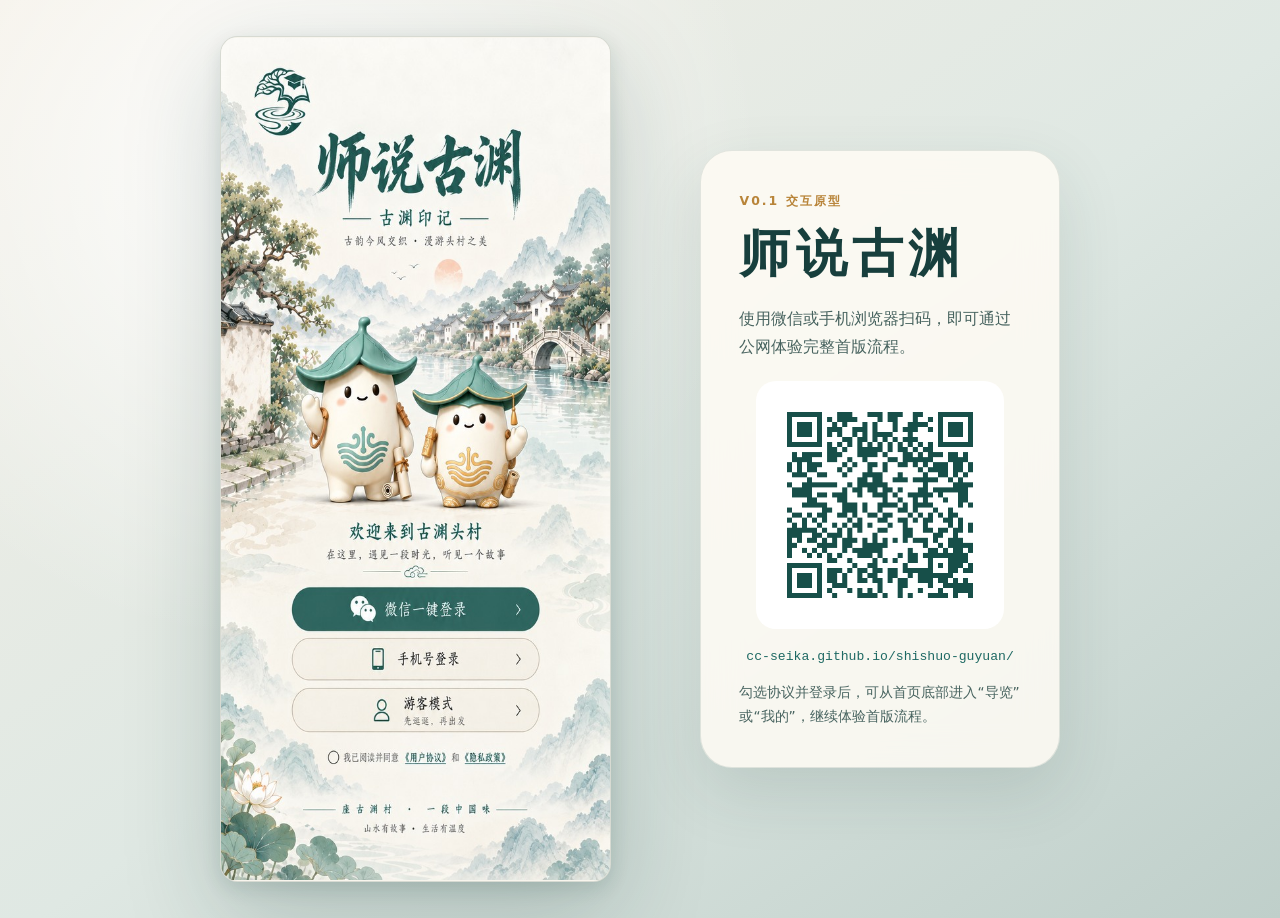
==== web/index.html @ 5a951b16 "Refine guide motion and hover alignment" ====
<!doctype html>
<html lang="zh-CN">
  <head>
    <meta charset="UTF-8" />
    <meta name="viewport" content="width=device-width, initial-scale=1, viewport-fit=cover" />
    <meta name="theme-color" content="#f6f2e9" />
    <meta name="description" content="师说古渊文旅导览小程序首版交互原型" />
    <title>师说古渊</title>
    <link rel="stylesheet" href="./styles.css?v=flow-10" />
  </head>
  <body>
    <main class="preview-layout">
      <section class="phone" aria-label="师说古渊小程序预览">
        <img
          id="screen-image"
          class="screen-image"
          src="./assets/login.jpg?v=flow-10"
          alt="师说古渊登录页"
          draggable="false"
        />

        <div class="hotspot-layer" data-screen-layer="login" aria-label="登录页交互区域">
          <button
            class="hotspot login-consent"
            type="button"
            data-action="toggle-consent"
            aria-label="阅读并同意用户协议和隐私政策"
            aria-pressed="false"
          ></button>
          <button
            class="hotspot login-wechat"
            type="button"
            data-action="wechat-login"
            aria-label="微信一键登录"
          ></button>
        </div>

        <div class="hotspot-layer" data-screen-layer="home" aria-label="首页交互区域" hidden>
          <div class="home-landscape-motion" aria-hidden="true"></div>
          <img class="home-ip home-ip-left" src="./assets/home-motion/ip-left.png?v=flow-10" alt="" aria-hidden="true" />
          <img class="home-ip home-ip-right" src="./assets/home-motion/ip-right.png?v=flow-10" alt="" aria-hidden="true" />
          <span class="home-wave home-wave-left" aria-hidden="true"></span>
          <span class="home-wave home-wave-right" aria-hidden="true"></span>
          <img class="home-bamboo" src="./assets/home-motion/bamboo.png?v=flow-10" alt="" aria-hidden="true" />
          <div class="home-recommendations" aria-label="今日推荐风景">
            <span><img src="./assets/home-motion/recommend-1.jpg?v=flow-10" alt="古桥流水" /></span>
            <span><img src="./assets/home-motion/recommend-2.jpg?v=flow-10" alt="水乡漫游" /></span>
            <span><img src="./assets/home-motion/recommend-3.jpg?v=flow-10" alt="清廉茶社" /></span>
            <span><img src="./assets/home-motion/recommend-4.jpg?v=flow-10" alt="博士书房" /></span>
          </div>
          <div class="home-events-slider" aria-label="近期活动，可左右滑动">
            <img src="./assets/home-motion/event-1.jpg?v=flow-10" alt="古渊水上集市" />
            <img src="./assets/home-motion/event-2.jpg?v=flow-10" alt="水稻制作体验" />
            <img src="./assets/home-motion/event-3.jpg?v=flow-10" alt="清风茶会" />
            <img src="./assets/home-motion/event-1.jpg?v=flow-10" alt="古渊水上集市加场" />
            <img src="./assets/home-motion/event-2.jpg?v=flow-10" alt="水稻制作体验加场" />
          </div>
          <button class="hotspot home-ai-chat" type="button" data-action="ai-guide-1" aria-label="与AI助手对话"></button>
          <button
            class="hotspot home-guide-tab"
            type="button"
            data-action="culture"
            aria-label="进入导览页面"
          ></button>
          <button class="hotspot home-mine-tab" type="button" data-action="mine" aria-label="进入我的页面"></button>
          <button class="hotspot home-ai-orb" type="button" data-action="ai-guide-1" aria-label="打开AI讲解员"></button>
        </div>

        <div class="hotspot-layer" data-screen-layer="mine" aria-label="我的页面交互区域" hidden>
          <div class="mine-landscape-motion" aria-hidden="true"></div>
          <button class="hotspot mine-favorites" type="button" data-action="show-favorites" aria-label="查看收藏路线"></button>
          <button class="hotspot mine-ai-history" type="button" data-action="show-ai-history" aria-label="查看AI导览记录"></button>
          <button class="hotspot mine-home-tab" type="button" data-action="home" aria-label="返回首页"></button>
          <button class="hotspot mine-guide-tab" type="button" data-action="culture" aria-label="进入导览页面"></button>
          <button class="hotspot mine-current-tab" type="button" data-action="mine" aria-label="当前我的页面"></button>
        </div>

        <div class="hotspot-layer" data-screen-layer="culture" aria-label="文化研学线交互区域" hidden>
          <div class="guide-scenery-motion" aria-hidden="true"></div>
          <img class="guide-ip guide-ip-top" src="./assets/guide-motion/culture-ip-top.png?v=flow-10" alt="" aria-hidden="true" />
          <img class="guide-ip guide-ip-bottom" src="./assets/guide-motion/culture-ip-bottom.png?v=flow-10" alt="" aria-hidden="true" />
          <div class="map-stations map-stations-culture" aria-label="文化研学线地图站点">
            <button style="--x:8%;--y:78%">1 入口牌坊</button><button style="--x:21%;--y:55%">2 清廉茶社</button><button style="--x:40%;--y:34%">3 水稻工坊</button><button style="--x:57%;--y:12%">4 博士书房</button><button style="--x:67%;--y:29%">5 文创小集</button><button style="--x:58%;--y:65%">7 书卷巷</button><button style="--x:82%;--y:53%">8 叶氏宗祠</button>
          </div>
          <div class="guide-stops-slider" aria-label="文化研学线路线站点，可左右滑动">
            <img src="./assets/guide-motion/culture-stop-1.jpg?v=flow-10" alt="入口牌坊" /><img src="./assets/guide-motion/culture-stop-2.jpg?v=flow-10" alt="清廉茶社" /><img src="./assets/guide-motion/culture-stop-3.jpg?v=flow-10" alt="水稻工坊" /><img src="./assets/guide-motion/culture-stop-4.jpg?v=flow-10" alt="博士书房" /><img src="./assets/guide-motion/culture-stop-2.jpg?v=flow-10" alt="文创小集" /><img src="./assets/guide-motion/culture-stop-3.jpg?v=flow-10" alt="书卷巷" />
          </div>
          <button
            class="hotspot guide-back"
            type="button"
            data-action="home"
            aria-label="返回首页"
          ></button>
          <button
            class="hotspot guide-leisure"
            type="button"
            data-action="leisure"
            aria-label="切换到休闲体验线"
          ></button>
          <button
            class="hotspot guide-family"
            type="button"
            data-action="family"
            aria-label="切换到亲子探索线"
          ></button>
          <button class="hotspot guide-favorite" type="button" data-action="toggle-favorite" data-route="culture" data-route-name="文化研学线" aria-label="收藏文化研学线"></button>
          <button
            class="hotspot guide-start"
            type="button"
            data-action="coming-soon"
            data-message="首版已完成路线展示，实时定位导航将在下一版接入"
            aria-label="开始导航"
          ></button>
        </div>

        <div class="hotspot-layer" data-screen-layer="leisure" aria-label="休闲体验线交互区域" hidden>
          <div class="guide-scenery-motion" aria-hidden="true"></div>
          <img class="guide-ip guide-ip-top" src="./assets/guide-motion/leisure-ip-top.png?v=flow-10" alt="" aria-hidden="true" />
          <img class="guide-ip guide-ip-bottom" src="./assets/guide-motion/leisure-ip-bottom.png?v=flow-10" alt="" aria-hidden="true" />
          <div class="map-stations map-stations-leisure" aria-label="休闲体验线地图站点">
            <button style="--x:8%;--y:78%">1 入口牌坊</button><button style="--x:21%;--y:55%">2 清廉茶社</button><button style="--x:43%;--y:31%">3 文创集市</button><button style="--x:68%;--y:10%">4 荷塘渔乐区</button>
          </div>
          <div class="guide-stops-slider" aria-label="休闲体验线路线站点，可左右滑动">
            <img src="./assets/guide-motion/leisure-stop-1.jpg?v=flow-10" alt="入口牌坊" /><img src="./assets/guide-motion/leisure-stop-2.jpg?v=flow-10" alt="清廉茶社" /><img src="./assets/guide-motion/leisure-stop-3.jpg?v=flow-10" alt="文创集市" /><img src="./assets/guide-motion/leisure-stop-4.jpg?v=flow-10" alt="荷塘渔乐区" /><img src="./assets/guide-motion/leisure-stop-2.jpg?v=flow-10" alt="茶社体验" />
          </div>
          <button class="hotspot guide-back" type="button" data-action="home" aria-label="返回首页"></button>
          <button class="hotspot leisure-culture" type="button" data-action="culture" aria-label="切换到文化研学线"></button>
          <button class="hotspot leisure-family" type="button" data-action="family" aria-label="切换到亲子探索线"></button>
          <button class="hotspot guide-favorite" type="button" data-action="toggle-favorite" data-route="leisure" data-route-name="休闲体验线" aria-label="收藏休闲体验线"></button>
          <button
            class="hotspot guide-start"
            type="button"
            data-action="coming-soon"
            data-message="实时定位导航将在下一版接入"
            aria-label="开始导航"
          ></button>
        </div>

        <div class="hotspot-layer" data-screen-layer="family" aria-label="亲子探索线交互区域" hidden>
          <div class="guide-scenery-motion" aria-hidden="true"></div>
          <img class="guide-ip guide-ip-top" src="./assets/guide-motion/family-ip-top.png?v=flow-10" alt="" aria-hidden="true" />
          <img class="guide-ip guide-ip-bottom" src="./assets/guide-motion/family-ip-bottom.png?v=flow-10" alt="" aria-hidden="true" />
          <div class="map-stations map-stations-family" aria-label="亲子探索线地图站点">
            <button style="--x:8%;--y:78%">1 入口牌坊</button><button style="--x:19%;--y:54%">2 古樟问道广场</button><button style="--x:40%;--y:35%">3 水稻工坊</button><button style="--x:54%;--y:12%">4 非遗手作坊</button><button style="--x:67%;--y:29%">5 亲子自然课堂</button><button style="--x:62%;--y:55%">6 博士书房</button><button style="--x:61%;--y:69%">7 文创小集</button><button style="--x:83%;--y:54%">8 叶氏宗祠</button>
          </div>
          <div class="guide-stops-slider" aria-label="亲子探索线路线站点，可左右滑动">
            <img src="./assets/guide-motion/family-stop-1.jpg?v=flow-10" alt="入口牌坊" /><img src="./assets/guide-motion/family-stop-2.jpg?v=flow-10" alt="古樟问道广场" /><img src="./assets/guide-motion/family-stop-3.jpg?v=flow-10" alt="水稻工坊" /><img src="./assets/guide-motion/family-stop-4.jpg?v=flow-10" alt="非遗手作坊" /><img src="./assets/guide-motion/family-stop-2.jpg?v=flow-10" alt="亲子自然课堂" /><img src="./assets/guide-motion/family-stop-3.jpg?v=flow-10" alt="博士书房" />
          </div>
          <button class="hotspot guide-back" type="button" data-action="home" aria-label="返回首页"></button>
          <button class="hotspot family-culture" type="button" data-action="culture" aria-label="切换到文化研学线"></button>
          <button class="hotspot family-leisure" type="button" data-action="leisure" aria-label="切换到休闲体验线"></button>
          <button class="hotspot guide-favorite" type="button" data-action="toggle-favorite" data-route="family" data-route-name="亲子探索线" aria-label="收藏亲子探索线"></button>
          <button class="hotspot guide-start" type="button" data-action="coming-soon" data-message="实时定位导航将在下一版接入" aria-label="开始导航"></button>
        </div>

        <div class="hotspot-layer" data-screen-layer="ai-guide-1" aria-label="AI讲解员第一页交互区域" hidden>
          <button class="hotspot ai-back" type="button" data-action="home" aria-label="返回首页"></button>
          <button class="hotspot ai-next" type="button" data-action="ai-guide-2" aria-label="前往下一站"></button>
        </div>

        <div class="hotspot-layer" data-screen-layer="ai-guide-2" aria-label="AI讲解员第二页交互区域" hidden>
          <button class="hotspot ai-back" type="button" data-action="home" aria-label="返回首页"></button>
          <button class="hotspot ai-previous" type="button" data-action="ai-guide-1" aria-label="返回上一站"></button>
        </div>

        <section id="favorites-panel" class="favorites-panel" aria-label="我的收藏路线" aria-modal="true" role="dialog" hidden>
          <button class="favorites-backdrop" type="button" data-action="close-favorites" aria-label="关闭收藏路线"></button>
          <div class="favorites-sheet">
            <div class="favorites-heading">
              <div>
                <p>我的收藏</p>
                <h2>收藏路线</h2>
              </div>
              <button class="favorites-close" type="button" data-action="close-favorites" aria-label="关闭">×</button>
            </div>
            <div id="favorites-list" class="favorites-list"></div>
          </div>
        </section>

        <section id="history-panel" class="favorites-panel" aria-label="AI导览记录" aria-modal="true" role="dialog" hidden>
          <button class="favorites-backdrop" type="button" data-action="close-ai-history" aria-label="关闭AI导览记录"></button>
          <div class="favorites-sheet history-sheet">
            <div class="favorites-heading">
              <div>
                <p>导览足迹</p>
                <h2>AI导览记录</h2>
              </div>
              <button class="favorites-close" type="button" data-action="close-ai-history" aria-label="关闭">×</button>
            </div>
            <div id="history-list" class="favorites-list"></div>
          </div>
        </section>

        <div id="toast" class="toast" role="status" aria-live="polite" hidden></div>
      </section>

      <aside class="desktop-note" aria-label="手机扫码预览">
        <p class="eyebrow">V0.1 交互原型</p>
        <h1>师说古渊</h1>
        <p>使用微信或手机浏览器扫码，即可通过公网体验完整首版流程。</p>
        <img src="./assets/preview-qr.png?v=flow-10" alt="师说古渊公网预览二维码" />
        <code>cc-seika.github.io/shishuo-guyuan/</code>
        <p class="hint">勾选协议并登录后，可从首页底部进入“导览”或“我的”，继续体验首版流程。</p>
      </aside>
    </main>

    <script src="./app.js?v=flow-10"></script>
  </body>
</html>
---- web/styles.css ----
:root {
  color-scheme: light;
  font-family: "PingFang SC", "Microsoft YaHei", system-ui, sans-serif;
  background: #dfe8e3;
  color: #173f3d;
}

* {
  box-sizing: border-box;
}

html,
body {
  min-width: 320px;
  min-height: 100%;
  margin: 0;
}

body {
  min-height: 100dvh;
  background:
    radial-gradient(circle at 22% 18%, rgba(255, 255, 255, 0.9), transparent 30rem),
    linear-gradient(145deg, #f4f0e7 0%, #dfe8e3 52%, #bfcfca 100%);
}

button {
  font: inherit;
}

.preview-layout {
  min-height: 100dvh;
  display: flex;
  align-items: center;
  justify-content: center;
  gap: clamp(2rem, 7vw, 7rem);
  padding: 4dvh 4vw;
}

.phone {
  position: relative;
  width: min(591px, calc(94dvh * 591 / 1280));
  aspect-ratio: 591 / 1280;
  flex: none;
  overflow: hidden;
  border: 1px solid rgba(44, 75, 70, 0.16);
  border-radius: 4.5% / 2.1%;
  background: #f8f5ed;
  box-shadow:
    0 2rem 6rem rgba(20, 56, 52, 0.22),
    0 0.4rem 1.2rem rgba(20, 56, 52, 0.12);
  isolation: isolate;
}

.screen-image {
  position: absolute;
  inset: 0;
  display: block;
  width: 100%;
  height: 100%;
  object-fit: contain;
  user-select: none;
  -webkit-user-drag: none;
}

.screen-image.is-changing {
  animation: page-fade 220ms ease-out;
}

@keyframes page-fade {
  from {
    opacity: 0.35;
    transform: scale(1.008);
  }
  to {
    opacity: 1;
    transform: scale(1);
  }
}

.hotspot-layer {
  position: absolute;
  inset: 0;
  pointer-events: none;
}

.hotspot-layer[hidden] {
  display: none;
}

.hotspot {
  position: absolute;
  z-index: 2;
  margin: 0;
  padding: 0;
  border: 0;
  border-radius: 18px;
  background: rgba(255, 255, 255, 0.001);
  cursor: pointer;
  pointer-events: auto;
  touch-action: manipulation;
  -webkit-tap-highlight-color: rgba(30, 102, 96, 0.16);
}

.hotspot:focus-visible {
  outline: 3px solid #e0a956;
  outline-offset: -3px;
  background: rgba(255, 250, 226, 0.1);
}

.login-consent {
  left: 25.2%;
  top: 83.4%;
  width: 8%;
  height: 4.8%;
  border-radius: 50%;
}

.login-consent[aria-pressed="true"]::after {
  content: "";
  position: absolute;
  left: 50%;
  top: 41%;
  width: 36%;
  aspect-ratio: 1;
  transform: translate(-50%, -50%);
  border-radius: 50%;
  background: #176b62;
}

.login-consent[aria-pressed="true"]::before {
  content: "";
  position: absolute;
  z-index: 1;
  left: 50%;
  top: 38%;
  width: 13%;
  height: 25%;
  transform: translate(-50%, -50%) rotate(45deg);
  border-right: 1.5px solid #fff;
  border-bottom: 1.5px solid #fff;
}

.login-wechat {
  left: 18%;
  top: 65.1%;
  width: 64%;
  height: 5.6%;
  border-radius: 999px;
}

.home-guide-tab {
  left: 25%;
  bottom: 0;
  width: 24%;
  height: 10.5%;
}

.home-ai-chat {
  left: 7.5%;
  top: 34.15%;
  width: 20.65%;
  height: 2.58%;
  border-radius: 999px;
  background: url("./assets/home-motion/ai-chat-button.jpg?v=flow-10") center / 100% 100% no-repeat;
  box-shadow: 0 3px 8px rgba(21, 90, 82, 0.08);
  transition: transform 220ms ease, box-shadow 220ms ease, filter 220ms ease;
  transform-origin: center;
}

.home-ai-chat:hover,
.home-ai-chat:active {
  transform: scale(1.035);
  filter: saturate(1.06);
  box-shadow: 0 5px 12px rgba(21, 90, 82, 0.16);
}

.home-landscape-motion {
  position: absolute;
  z-index: 1;
  left: 0;
  top: 6.5%;
  width: 100%;
  height: 15.5%;
  overflow: hidden;
  opacity: 0.42;
  pointer-events: none;
  mask-image: linear-gradient(to bottom, transparent, #000 30%, #000 80%, transparent);
}

.home-landscape-motion::before,
.home-landscape-motion::after {
  content: "";
  position: absolute;
  left: -35%;
  width: 170%;
  height: 55%;
  background: repeating-radial-gradient(ellipse at center, transparent 0 8px, rgba(255, 255, 255, 0.58) 9px 10px, transparent 11px 18px);
  filter: blur(0.6px);
  animation: landscape-flow 9s linear infinite;
}

.home-landscape-motion::before { bottom: 2%; }
.home-landscape-motion::after { bottom: -17%; animation-duration: 13s; animation-direction: reverse; opacity: 0.65; }

.home-ip,
.home-bamboo {
  position: absolute;
  z-index: 1;
  pointer-events: none;
  user-select: none;
}

.home-ip-left {
  left: 47.7%;
  top: 21.55%;
  width: 24.4%;
  transform-origin: 52% 88%;
  animation: ip-greeting-left 4.2s ease-in-out infinite;
}

.home-ip-right {
  left: 67.3%;
  top: 21.55%;
  width: 27.1%;
  transform-origin: 46% 88%;
  animation: ip-greeting-right 4.2s ease-in-out 0.35s infinite;
}

.home-wave {
  position: absolute;
  z-index: 2;
  width: 3.2%;
  aspect-ratio: 1;
  border-top: 2px solid rgba(19, 101, 91, 0.72);
  border-right: 2px solid rgba(19, 101, 91, 0.72);
  border-radius: 50%;
  opacity: 0;
  pointer-events: none;
  animation: greeting-wave 4.2s ease-in-out infinite;
}

.home-wave-left { left: 47.4%; top: 29%; transform: rotate(-32deg); }
.home-wave-right { right: 5.8%; top: 29.7%; transform: rotate(132deg); animation-delay: 0.35s; }

.home-bamboo {
  right: 1.5%;
  top: 31.1%;
  width: 11.4%;
  transform-origin: 83% 82%;
  animation: bamboo-sway 3.8s ease-in-out infinite;
}

.home-recommendations {
  position: absolute;
  z-index: 2;
  left: 5.05%;
  top: 51.56%;
  width: 90%;
  height: 9.45%;
  display: grid;
  grid-template-columns: repeat(4, minmax(0, 1fr));
  gap: 1.1%;
  pointer-events: auto;
}

.home-recommendations span {
  overflow: hidden;
  border-radius: 6px 6px 0 0;
}

.home-recommendations img {
  display: block;
  width: 100%;
  height: 100%;
  object-fit: cover;
  transition: transform 240ms ease, filter 240ms ease;
}

.home-recommendations span:hover img,
.home-recommendations span:active img {
  transform: scale(1.055);
  filter: saturate(1.05) contrast(1.02);
}

.home-events-slider {
  position: absolute;
  z-index: 3;
  left: 4.9%;
  top: 78.65%;
  width: 90.2%;
  height: 10.9%;
  display: flex;
  gap: 1.1%;
  overflow-x: auto;
  overflow-y: hidden;
  padding: 0;
  background: #f4f1e8;
  pointer-events: auto;
  scroll-snap-type: x mandatory;
  scrollbar-width: none;
  overscroll-behavior-x: contain;
  -webkit-overflow-scrolling: touch;
}

.home-events-slider::-webkit-scrollbar { display: none; }

.home-events-slider img {
  width: 32.7%;
  height: 100%;
  flex: 0 0 32.7%;
  object-fit: cover;
  border-radius: 7px;
  scroll-snap-align: start;
  user-select: none;
  -webkit-user-drag: none;
}

@keyframes landscape-flow {
  from { transform: translateX(-5%); }
  to { transform: translateX(18%); }
}

@keyframes ip-greeting-left {
  0%, 18%, 100% { transform: rotate(0) translateY(0); }
  25% { transform: rotate(-1.8deg) translateY(-1.2%); }
  32% { transform: rotate(1.6deg) translateY(-0.4%); }
  39% { transform: rotate(-1.2deg) translateY(-1%); }
  48% { transform: rotate(0) translateY(0); }
}

@keyframes ip-greeting-right {
  0%, 18%, 100% { transform: rotate(0) translateY(0); }
  25% { transform: rotate(1.8deg) translateY(-1.2%); }
  32% { transform: rotate(-1.6deg) translateY(-0.4%); }
  39% { transform: rotate(1.2deg) translateY(-1%); }
  48% { transform: rotate(0) translateY(0); }
}

@keyframes greeting-wave {
  0%, 18%, 52%, 100% { opacity: 0; scale: 0.7; }
  26%, 38% { opacity: 0.85; scale: 1; }
  45% { opacity: 0.25; scale: 1.35; }
}

@keyframes bamboo-sway {
  0%, 100% { transform: rotate(-1.2deg); }
  50% { transform: rotate(2.2deg); }
}

.home-mine-tab {
  left: 55%;
  bottom: 0;
  width: 23%;
  height: 10.5%;
}

.home-ai-orb {
  right: 1.5%;
  bottom: 0.8%;
  width: 19.5%;
  height: 10.5%;
  border-radius: 50%;
}

.mine-home-tab,
.mine-guide-tab,
.mine-current-tab {
  bottom: 0;
  width: 24%;
  height: 10.5%;
}

.mine-home-tab { left: 13%; }
.mine-guide-tab { left: 39%; }
.mine-current-tab { left: 65%; }

.mine-favorites {
  left: 68.5%;
  top: 30.3%;
  width: 27.5%;
  height: 10.8%;
}

.mine-ai-history {
  left: 68.5%;
  top: 40.2%;
  width: 27.5%;
  height: 9.6%;
}

.mine-landscape-motion,
.guide-scenery-motion {
  position: absolute;
  z-index: 1;
  overflow: hidden;
  pointer-events: none;
  mask-image: linear-gradient(to bottom, transparent, #000 24%, #000 80%, transparent);
}

.mine-landscape-motion {
  left: 0;
  top: 0;
  width: 100%;
  height: 21%;
  opacity: 0.32;
}

.guide-scenery-motion {
  left: 0;
  top: 3.5%;
  width: 100%;
  height: 18.5%;
  opacity: 0.34;
}

.mine-landscape-motion::before,
.mine-landscape-motion::after,
.guide-scenery-motion::before,
.guide-scenery-motion::after {
  content: "";
  position: absolute;
  left: -40%;
  bottom: 0;
  width: 180%;
  height: 58%;
  background: repeating-radial-gradient(ellipse at center, transparent 0 9px, rgba(255,255,255,.7) 10px 11px, transparent 12px 21px);
  filter: blur(.6px);
  animation: guide-flow 11s linear infinite;
}

.mine-landscape-motion::after,
.guide-scenery-motion::after {
  bottom: -20%;
  opacity: .6;
  animation-duration: 15s;
  animation-direction: reverse;
}

.guide-ip {
  position: absolute;
  z-index: 2;
  pointer-events: none;
  user-select: none;
  animation: guide-ip-breathe 4.4s ease-in-out infinite;
}

.guide-ip-top {
  left: 69.7%;
  top: 10%;
  width: 29.5%;
  transform-origin: 50% 86%;
}

.guide-ip-bottom {
  left: .7%;
  top: 78.3%;
  width: 23.4%;
  transform-origin: 44% 91%;
  animation-delay: .55s;
}

.map-stations {
  position: absolute;
  z-index: 4;
  left: 2.6%;
  top: 27.2%;
  width: 94.8%;
  height: 31.8%;
  pointer-events: none;
}

.map-stations button {
  position: absolute;
  left: var(--x);
  top: var(--y);
  max-width: 42%;
  padding: .24rem .5rem;
  border: 1px solid rgba(21, 100, 91, .16);
  border-radius: 999px;
  background: rgba(255, 253, 246, .82);
  box-shadow: 0 2px 5px rgba(20, 75, 69, .08);
  color: #125f57;
  font-family: "STSong", "Songti SC", serif;
  font-size: clamp(.54rem, 2.2vw, .72rem);
  font-weight: 700;
  line-height: 1.15;
  white-space: nowrap;
  opacity: 0;
  transform: translate(-50%, -50%) scale(.98);
  transform-origin: center;
  transition: transform 190ms ease, box-shadow 190ms ease, background 190ms ease;
  pointer-events: auto;
}

.map-stations button:hover,
.map-stations button:active,
.map-stations button:focus-visible {
  z-index: 2;
  transform: translate(-50%, -50%) scale(1.025);
  background: rgba(255, 253, 246, .98);
  box-shadow: 0 5px 12px rgba(20, 75, 69, .17);
  outline: none;
  opacity: 1;
}

.guide-stops-slider {
  position: absolute;
  z-index: 5;
  left: 7.1%;
  top: 59.4%;
  width: 88.4%;
  height: 12.2%;
  display: flex;
  gap: .8%;
  overflow-x: auto;
  overflow-y: hidden;
  background: #f7f4ec;
  scroll-snap-type: x mandatory;
  scrollbar-width: none;
  overscroll-behavior-x: contain;
  pointer-events: auto;
  -webkit-overflow-scrolling: touch;
}

.guide-stops-slider::-webkit-scrollbar { display: none; }

.guide-stops-slider img {
  width: 26%;
  height: 100%;
  flex: 0 0 26%;
  object-fit: contain;
  border-radius: 7px;
  scroll-snap-align: start;
  user-select: none;
  -webkit-user-drag: none;
}

@keyframes guide-flow {
  from { transform: translateX(-6%); }
  to { transform: translateX(18%); }
}

@keyframes guide-ip-breathe {
  0%, 100% { transform: rotate(-.7deg) translateY(0); }
  48% { transform: rotate(1.1deg) translateY(-1.3%); }
  60% { transform: rotate(.4deg) translateY(-.6%); }
}

.guide-back {
  left: 1.6%;
  top: 0.9%;
  width: 13%;
  height: 6.6%;
}

.guide-leisure {
  left: 27.5%;
  top: 24.25%;
  width: 22.5%;
  height: 3.4%;
}

.guide-family {
  left: 52%;
  top: 24.25%;
  width: 21%;
  height: 3.4%;
}

.guide-start {
  right: 4.6%;
  bottom: 1.2%;
  width: 69.5%;
  height: 4.5%;
}

.leisure-culture {
  left: 3.8%;
  top: 23.7%;
  width: 23%;
  height: 4.2%;
}

.leisure-family {
  left: 51%;
  top: 23.7%;
  width: 22%;
  height: 4.2%;
}

.family-culture {
  left: 3.2%;
  top: 22.4%;
  width: 23.5%;
  height: 4.6%;
}

.family-leisure {
  left: 27.3%;
  top: 22.4%;
  width: 22.5%;
  height: 4.6%;
}

.guide-favorite {
  left: 1.8%;
  bottom: 1.1%;
  width: 24.5%;
  height: 5.8%;
  border-radius: 999px;
}

.guide-favorite::before {
  content: "★";
  position: absolute;
  left: 7.5%;
  top: 36%;
  transform: translateY(-50%) scale(0.72);
  color: transparent;
  font-size: clamp(.74rem, 3.35vw, 1.05rem);
  line-height: 1;
  transition: color 160ms ease, transform 160ms ease;
}

.guide-favorite.is-saved::before {
  color: #12675f;
  transform: translateY(-50%) scale(1);
  -webkit-text-stroke: 0.25px #0b504a;
  text-shadow: 0 1px 2px rgba(12, 76, 69, 0.15);
}

.ai-back {
  left: 2.5%;
  top: 0.8%;
  width: 12%;
  height: 6.2%;
}

.ai-next {
  right: 3.5%;
  bottom: 1.8%;
  width: 30%;
  height: 7.3%;
  border-radius: 999px;
}

.ai-previous {
  left: 3.8%;
  bottom: 2.1%;
  width: 30%;
  height: 7.1%;
  border-radius: 999px;
}

.favorites-panel,
.favorites-backdrop {
  position: absolute;
  inset: 0;
}

.favorites-panel {
  z-index: 8;
}

.favorites-panel[hidden] {
  display: none;
}

.favorites-backdrop {
  width: 100%;
  height: 100%;
  padding: 0;
  border: 0;
  background: rgba(13, 50, 47, 0.36);
  backdrop-filter: blur(2px);
}

.favorites-sheet {
  position: absolute;
  right: 3.5%;
  bottom: 2.5%;
  left: 3.5%;
  max-height: 58%;
  overflow: auto;
  padding: 5.5% 5% 6%;
  border: 1px solid rgba(34, 91, 83, 0.18);
  border-radius: 18px;
  background: rgba(255, 252, 244, 0.98);
  box-shadow: 0 18px 45px rgba(15, 58, 52, 0.24);
}

.favorites-heading {
  display: flex;
  align-items: flex-start;
  justify-content: space-between;
  gap: 1rem;
}

.favorites-heading p,
.favorites-heading h2 {
  margin: 0;
  letter-spacing: 0;
}

.favorites-heading p {
  color: #a77b35;
  font-size: clamp(0.68rem, 2.4vw, 0.84rem);
}

.favorites-heading h2 {
  margin-top: 0.15rem;
  color: #125851;
  font-family: "STSong", "Songti SC", serif;
  font-size: clamp(1.28rem, 5vw, 1.8rem);
}

.favorites-close {
  width: 2rem;
  height: 2rem;
  flex: none;
  padding: 0;
  border: 0;
  border-radius: 50%;
  background: #e9f0e8;
  color: #195e57;
  font-size: 1.35rem;
  line-height: 1;
}

.favorites-list {
  display: grid;
  gap: 0.65rem;
  margin-top: 1rem;
}

.favorite-route-item {
  display: grid;
  grid-template-columns: 2rem minmax(0, 1fr) 1rem;
  align-items: center;
  gap: 0.7rem;
  width: 100%;
  min-height: 4.25rem;
  padding: 0.75rem;
  border: 1px solid rgba(28, 102, 93, 0.16);
  border-radius: 8px;
  background: #f8f6ed;
  color: #145a54;
  text-align: left;
}

.favorite-route-star {
  color: #edc667;
  font-size: 1.65rem;
  text-align: center;
  -webkit-text-stroke: 0.5px #cc9e3e;
}

.favorite-route-item strong,
.favorite-route-item small {
  display: block;
  letter-spacing: 0;
}

.history-item {
  grid-template-columns: 2rem minmax(0, 1fr) 1rem;
}

.history-index {
  display: grid;
  width: 1.85rem;
  aspect-ratio: 1;
  place-items: center;
  border-radius: 50%;
  background: #176b62;
  color: #fff;
  font-size: 0.8rem;
  font-weight: 700;
}

.history-item time {
  display: block;
  margin-top: 0.22rem;
  color: #a1793f;
  font-size: clamp(0.64rem, 2.4vw, 0.76rem);
}

.favorite-route-item strong {
  font-size: clamp(0.92rem, 3.6vw, 1.12rem);
}

.favorite-route-item small {
  margin-top: 0.2rem;
  color: #70827e;
  font-size: clamp(0.7rem, 2.6vw, 0.82rem);
}

.favorite-route-arrow {
  color: #b78335;
  font-size: 1.5rem;
}

.favorites-empty {
  margin: 0;
  padding: 1.5rem 0.75rem;
  color: #627873;
  font-size: clamp(0.8rem, 3vw, 0.95rem);
  line-height: 1.6;
  text-align: center;
}

.toast {
  position: absolute;
  z-index: 5;
  left: 50%;
  bottom: 8.5%;
  width: max-content;
  max-width: 82%;
  transform: translateX(-50%);
  padding: 0.7rem 0.95rem;
  border: 1px solid rgba(255, 255, 255, 0.28);
  border-radius: 999px;
  background: rgba(19, 69, 65, 0.92);
  box-shadow: 0 0.8rem 2rem rgba(17, 53, 50, 0.24);
  color: #fff;
  font-size: clamp(0.74rem, 2.6vw, 0.88rem);
  line-height: 1.4;
  text-align: center;
  backdrop-filter: blur(8px);
}

.desktop-note {
  width: min(360px, 32vw);
  padding: 2.4rem;
  border: 1px solid rgba(46, 83, 77, 0.13);
  border-radius: 2rem;
  background: rgba(255, 252, 245, 0.84);
  box-shadow: 0 1.5rem 4rem rgba(36, 68, 63, 0.13);
  backdrop-filter: blur(18px);
}

.desktop-note .eyebrow {
  margin: 0 0 0.55rem;
  color: #b88439;
  font-size: 0.78rem;
  font-weight: 700;
  letter-spacing: 0.16em;
}

.desktop-note h1 {
  margin: 0;
  font-family: "STSong", "Songti SC", serif;
  font-size: clamp(2.3rem, 4vw, 3.5rem);
  font-weight: 700;
  letter-spacing: 0.1em;
}

.desktop-note p {
  margin: 1rem 0;
  color: #47635f;
  line-height: 1.75;
}

.desktop-note img {
  display: block;
  width: min(100%, 248px);
  margin: 1.25rem auto;
  padding: 0.7rem;
  border-radius: 1.25rem;
  background: #fff;
}

.desktop-note code {
  display: block;
  overflow-wrap: anywhere;
  color: #1e6963;
  font-size: 0.82rem;
  text-align: center;
}

.desktop-note .hint {
  margin-bottom: 0;
  font-size: 0.86rem;
}

@media (max-width: 760px) {
  :root {
    --safe-top: env(safe-area-inset-top, 0px);
    --safe-right: env(safe-area-inset-right, 0px);
    --safe-bottom: env(safe-area-inset-bottom, 0px);
    --safe-left: env(safe-area-inset-left, 0px);
  }

  body {
    overflow: hidden;
    background: #e9eee9;
  }

  .preview-layout {
    width: 100vw;
    height: var(--app-viewport-height, 100svh);
    min-height: 0;
    display: grid;
    place-items: center;
    padding: var(--safe-top) var(--safe-right) var(--safe-bottom) var(--safe-left);
    overflow: hidden;
  }

  .phone {
    width: var(--app-frame-width, 100vw);
    height: var(--app-frame-height, auto);
    max-width: 100%;
    max-height: 100%;
    aspect-ratio: 591 / 1280;
    border: 0;
    border-radius: min(4.5vw, 24px) / min(2.1vw, 12px);
    box-shadow: none;
  }

  .desktop-note {
    display: none;
  }
}

@media (prefers-reduced-motion: reduce) {
  .screen-image.is-changing {
    animation: none;
  }

  .home-landscape-motion::before,
  .home-landscape-motion::after,
  .home-ip,
  .home-wave,
  .home-bamboo,
  .mine-landscape-motion::before,
  .mine-landscape-motion::after,
  .guide-scenery-motion::before,
  .guide-scenery-motion::after,
  .guide-ip {
    animation: none;
  }
}
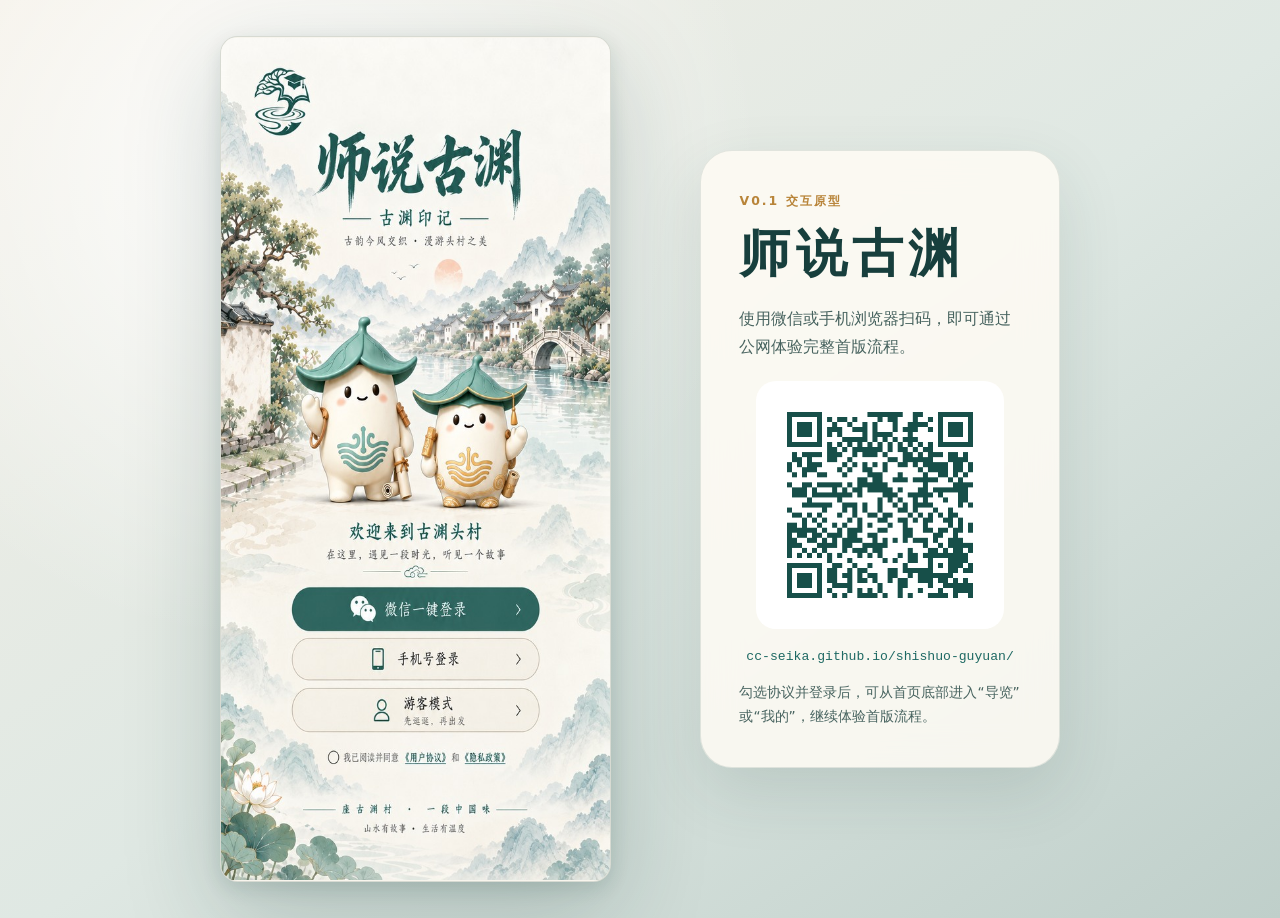
==== commit 3919c3e6: "Align guide favorite star overlay" ====
--- a/web/index.html
+++ b/web/index.html
@@ -6,7 +6,7 @@
     <meta name="theme-color" content="#f6f2e9" />
     <meta name="description" content="师说古渊文旅导览小程序首版交互原型" />
     <title>师说古渊</title>
-    <link rel="stylesheet" href="./styles.css?v=flow-10" />
+    <link rel="stylesheet" href="./styles.css?v=flow-11" />
   </head>
   <body>
     <main class="preview-layout">
@@ -198,12 +198,12 @@
         <p class="eyebrow">V0.1 交互原型</p>
         <h1>师说古渊</h1>
         <p>使用微信或手机浏览器扫码，即可通过公网体验完整首版流程。</p>
-        <img src="./assets/preview-qr.png?v=flow-10" alt="师说古渊公网预览二维码" />
+        <img src="./assets/preview-qr.png?v=flow-11" alt="师说古渊公网预览二维码" />
         <code>cc-seika.github.io/shishuo-guyuan/</code>
         <p class="hint">勾选协议并登录后，可从首页底部进入“导览”或“我的”，继续体验首版流程。</p>
       </aside>
     </main>
 
-    <script src="./app.js?v=flow-10"></script>
+    <script src="./app.js?v=flow-11"></script>
   </body>
 </html>
--- a/web/styles.css
+++ b/web/styles.css
@@ -614,7 +614,7 @@
   content: "★";
   position: absolute;
   left: 7.5%;
-  top: 36%;
+  top: 27%;
   transform: translateY(-50%) scale(0.72);
   color: transparent;
   font-size: clamp(.74rem, 3.35vw, 1.05rem);
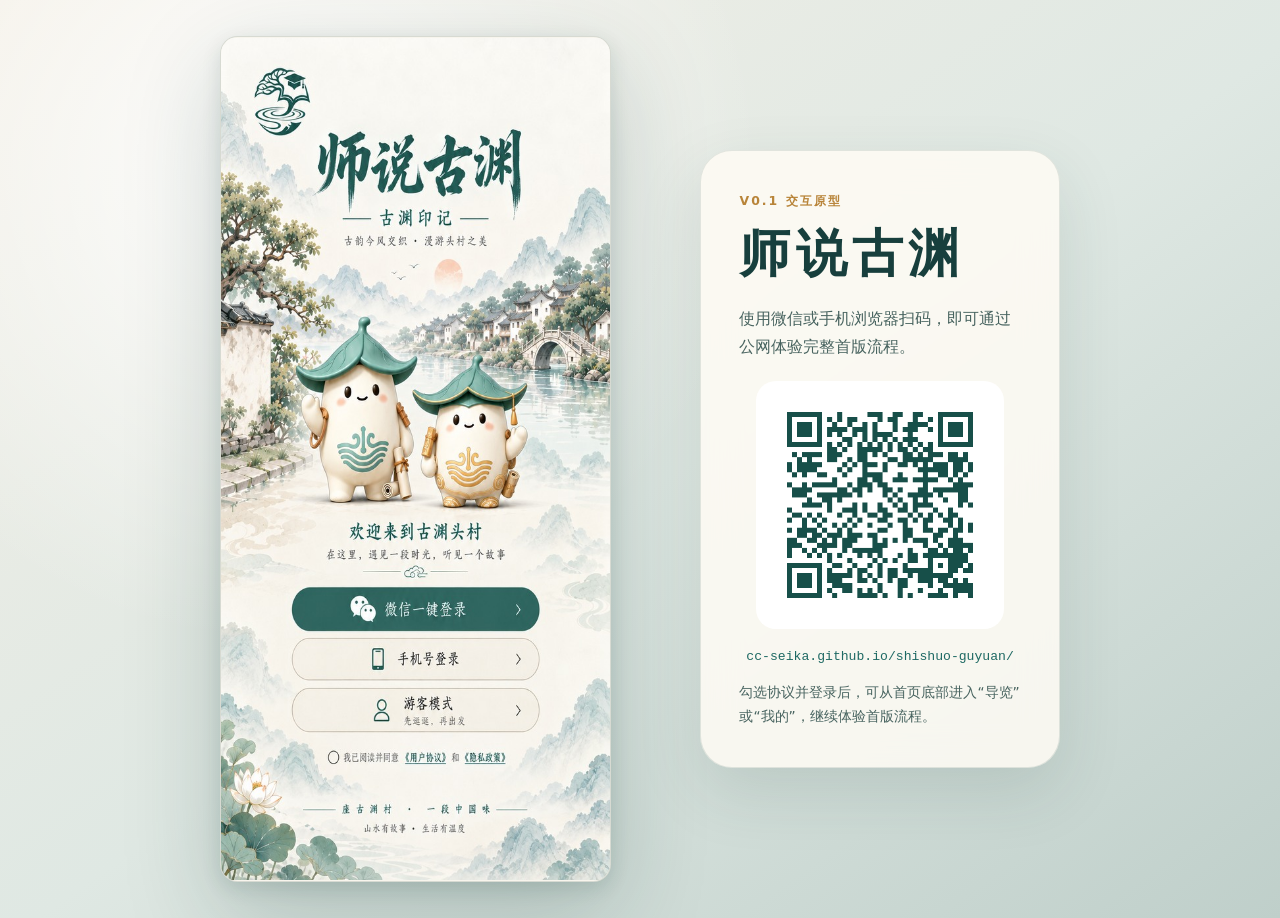
==== commit a3ce0f87: "Add AI guide motion and align favorite star" ====
--- a/web/index.html
+++ b/web/index.html
@@ -6,7 +6,7 @@
     <meta name="theme-color" content="#f6f2e9" />
     <meta name="description" content="师说古渊文旅导览小程序首版交互原型" />
     <title>师说古渊</title>
-    <link rel="stylesheet" href="./styles.css?v=flow-11" />
+    <link rel="stylesheet" href="./styles.css?v=flow-12" />
   </head>
   <body>
     <main class="preview-layout">
@@ -154,11 +154,19 @@
         </div>
 
         <div class="hotspot-layer" data-screen-layer="ai-guide-1" aria-label="AI讲解员第一页交互区域" hidden>
+          <div class="ai-landscape-motion" aria-hidden="true"></div>
+          <div class="ai-voice-wave" aria-hidden="true">
+            <i></i><i></i><i></i><i></i><i></i><i></i><i></i><i></i><i></i><i></i><i></i><i></i><i></i><i></i><i></i><i></i><i></i><i></i>
+          </div>
           <button class="hotspot ai-back" type="button" data-action="home" aria-label="返回首页"></button>
           <button class="hotspot ai-next" type="button" data-action="ai-guide-2" aria-label="前往下一站"></button>
         </div>
 
         <div class="hotspot-layer" data-screen-layer="ai-guide-2" aria-label="AI讲解员第二页交互区域" hidden>
+          <div class="ai-landscape-motion" aria-hidden="true"></div>
+          <div class="ai-voice-wave" aria-hidden="true">
+            <i></i><i></i><i></i><i></i><i></i><i></i><i></i><i></i><i></i><i></i><i></i><i></i><i></i><i></i><i></i><i></i><i></i><i></i>
+          </div>
           <button class="hotspot ai-back" type="button" data-action="home" aria-label="返回首页"></button>
           <button class="hotspot ai-previous" type="button" data-action="ai-guide-1" aria-label="返回上一站"></button>
         </div>
@@ -198,12 +206,12 @@
         <p class="eyebrow">V0.1 交互原型</p>
         <h1>师说古渊</h1>
         <p>使用微信或手机浏览器扫码，即可通过公网体验完整首版流程。</p>
-        <img src="./assets/preview-qr.png?v=flow-11" alt="师说古渊公网预览二维码" />
+        <img src="./assets/preview-qr.png?v=flow-12" alt="师说古渊公网预览二维码" />
         <code>cc-seika.github.io/shishuo-guyuan/</code>
         <p class="hint">勾选协议并登录后，可从首页底部进入“导览”或“我的”，继续体验首版流程。</p>
       </aside>
     </main>
 
-    <script src="./app.js?v=flow-11"></script>
+    <script src="./app.js?v=flow-12"></script>
   </body>
 </html>
--- a/web/styles.css
+++ b/web/styles.css
@@ -613,7 +613,7 @@
 .guide-favorite::before {
   content: "★";
   position: absolute;
-  left: 7.5%;
+  left: 9.5%;
   top: 27%;
   transform: translateY(-50%) scale(0.72);
   color: transparent;
@@ -627,6 +627,80 @@
   transform: translateY(-50%) scale(1);
   -webkit-text-stroke: 0.25px #0b504a;
   text-shadow: 0 1px 2px rgba(12, 76, 69, 0.15);
+}
+
+.ai-landscape-motion {
+  position: absolute;
+  z-index: 1;
+  left: -18%;
+  top: 5.2%;
+  width: 136%;
+  height: 21.5%;
+  overflow: hidden;
+  opacity: .22;
+  pointer-events: none;
+  mask-image: linear-gradient(to bottom, transparent 2%, #000 28%, #000 88%, transparent);
+}
+
+.ai-landscape-motion::before,
+.ai-landscape-motion::after {
+  content: "";
+  position: absolute;
+  left: -20%;
+  bottom: 1%;
+  width: 140%;
+  height: 43%;
+  background: repeating-radial-gradient(ellipse at 50% 100%, transparent 0 13px, rgba(255,255,255,.68) 14px 16px, transparent 17px 30px);
+  filter: blur(.55px);
+  animation: ai-scenery-flow 12s linear infinite;
+}
+
+.ai-landscape-motion::after {
+  bottom: -12%;
+  opacity: .58;
+  animation-duration: 16s;
+  animation-direction: reverse;
+}
+
+.ai-voice-wave {
+  position: absolute;
+  z-index: 3;
+  left: 6.6%;
+  top: 56.75%;
+  width: 74.2%;
+  height: 2.9%;
+  display: flex;
+  align-items: center;
+  justify-content: space-between;
+  opacity: .44;
+  pointer-events: none;
+}
+
+.ai-voice-wave i {
+  display: block;
+  width: 1.05%;
+  min-width: 1px;
+  height: 44%;
+  border-radius: 999px;
+  background: linear-gradient(to bottom, #0c6661, #2f9886 68%, #d7a13f);
+  transform-origin: center;
+  animation: ai-voice-pulse 1.35s ease-in-out infinite;
+}
+
+.ai-voice-wave i:nth-child(3n + 1) { height: 68%; animation-delay: -.18s; }
+.ai-voice-wave i:nth-child(3n + 2) { height: 34%; animation-delay: -.44s; }
+.ai-voice-wave i:nth-child(4n) { height: 82%; animation-delay: -.72s; }
+.ai-voice-wave i:nth-child(5n) { height: 55%; animation-delay: -1.02s; }
+
+@keyframes ai-scenery-flow {
+  from { transform: translateX(-5%); }
+  to { transform: translateX(16%); }
+}
+
+@keyframes ai-voice-pulse {
+  0%, 100% { transform: scaleY(.72); opacity: .42; }
+  45% { transform: scaleY(1.12); opacity: .88; }
+  70% { transform: scaleY(.9); opacity: .58; }
 }
 
 .ai-back {
@@ -935,7 +1009,10 @@
   .mine-landscape-motion::after,
   .guide-scenery-motion::before,
   .guide-scenery-motion::after,
-  .guide-ip {
+  .guide-ip,
+  .ai-landscape-motion::before,
+  .ai-landscape-motion::after,
+  .ai-voice-wave i {
     animation: none;
   }
 }
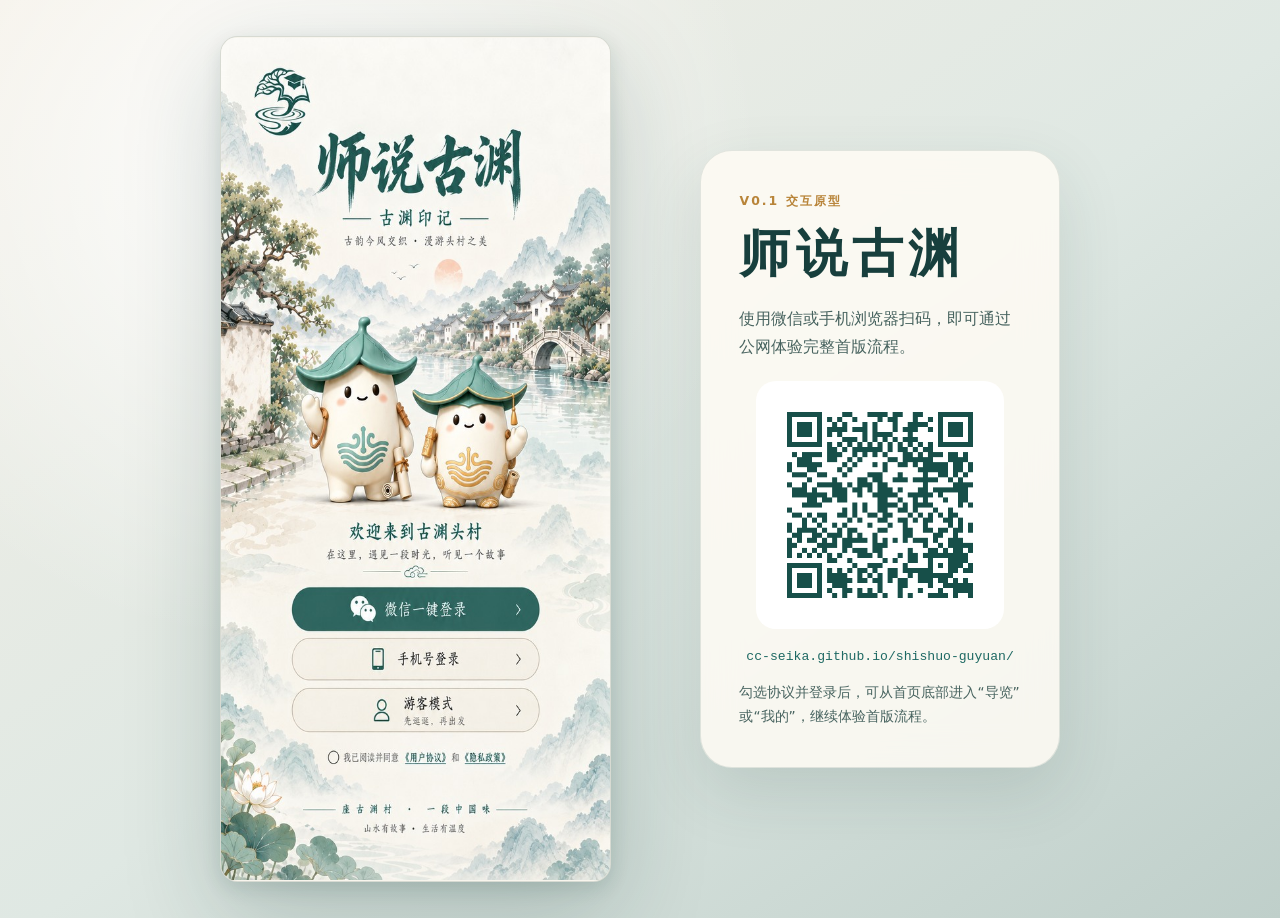
==== commit 64d2c167: "Precisely align guide favorite star" ====
--- a/web/index.html
+++ b/web/index.html
@@ -6,7 +6,7 @@
     <meta name="theme-color" content="#f6f2e9" />
     <meta name="description" content="师说古渊文旅导览小程序首版交互原型" />
     <title>师说古渊</title>
-    <link rel="stylesheet" href="./styles.css?v=flow-12" />
+    <link rel="stylesheet" href="./styles.css?v=flow-13" />
   </head>
   <body>
     <main class="preview-layout">
@@ -206,12 +206,12 @@
         <p class="eyebrow">V0.1 交互原型</p>
         <h1>师说古渊</h1>
         <p>使用微信或手机浏览器扫码，即可通过公网体验完整首版流程。</p>
-        <img src="./assets/preview-qr.png?v=flow-12" alt="师说古渊公网预览二维码" />
+        <img src="./assets/preview-qr.png?v=flow-13" alt="师说古渊公网预览二维码" />
         <code>cc-seika.github.io/shishuo-guyuan/</code>
         <p class="hint">勾选协议并登录后，可从首页底部进入“导览”或“我的”，继续体验首版流程。</p>
       </aside>
     </main>
 
-    <script src="./app.js?v=flow-12"></script>
+    <script src="./app.js?v=flow-13"></script>
   </body>
 </html>
--- a/web/styles.css
+++ b/web/styles.css
@@ -613,8 +613,8 @@
 .guide-favorite::before {
   content: "★";
   position: absolute;
-  left: 9.5%;
-  top: 27%;
+  left: 16%;
+  top: 25%;
   transform: translateY(-50%) scale(0.72);
   color: transparent;
   font-size: clamp(.74rem, 3.35vw, 1.05rem);
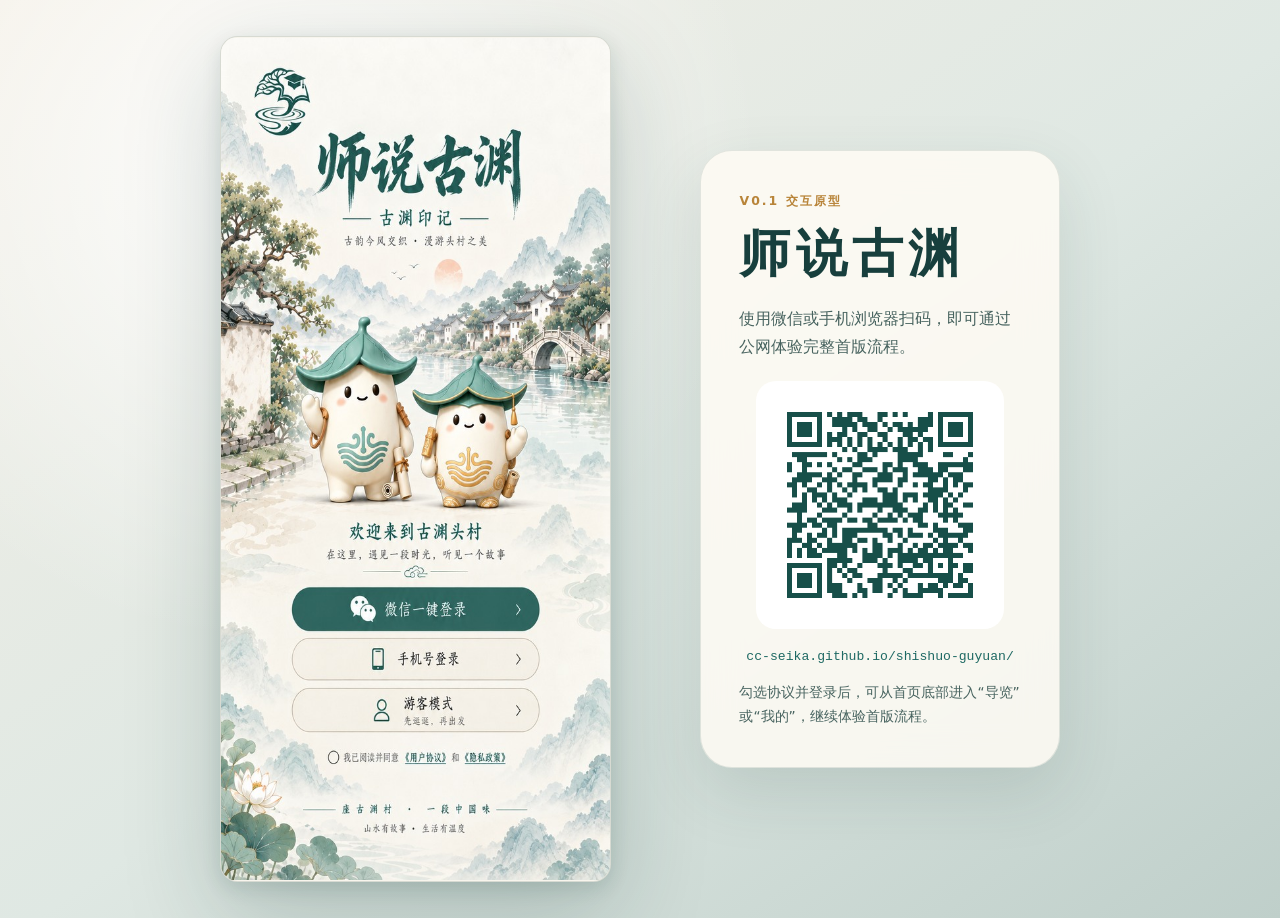
==== commit a5e9faf6: "Fine tune guide favorite star position" ====
--- a/web/index.html
+++ b/web/index.html
@@ -6,7 +6,7 @@
     <meta name="theme-color" content="#f6f2e9" />
     <meta name="description" content="师说古渊文旅导览小程序首版交互原型" />
     <title>师说古渊</title>
-    <link rel="stylesheet" href="./styles.css?v=flow-13" />
+    <link rel="stylesheet" href="./styles.css?v=flow-14" />
   </head>
   <body>
     <main class="preview-layout">
@@ -206,12 +206,12 @@
         <p class="eyebrow">V0.1 交互原型</p>
         <h1>师说古渊</h1>
         <p>使用微信或手机浏览器扫码，即可通过公网体验完整首版流程。</p>
-        <img src="./assets/preview-qr.png?v=flow-13" alt="师说古渊公网预览二维码" />
+        <img src="./assets/preview-qr.png?v=flow-14" alt="师说古渊公网预览二维码" />
         <code>cc-seika.github.io/shishuo-guyuan/</code>
         <p class="hint">勾选协议并登录后，可从首页底部进入“导览”或“我的”，继续体验首版流程。</p>
       </aside>
     </main>
 
-    <script src="./app.js?v=flow-13"></script>
+    <script src="./app.js?v=flow-14"></script>
   </body>
 </html>
--- a/web/styles.css
+++ b/web/styles.css
@@ -613,7 +613,7 @@
 .guide-favorite::before {
   content: "★";
   position: absolute;
-  left: 16%;
+  left: 14%;
   top: 25%;
   transform: translateY(-50%) scale(0.72);
   color: transparent;
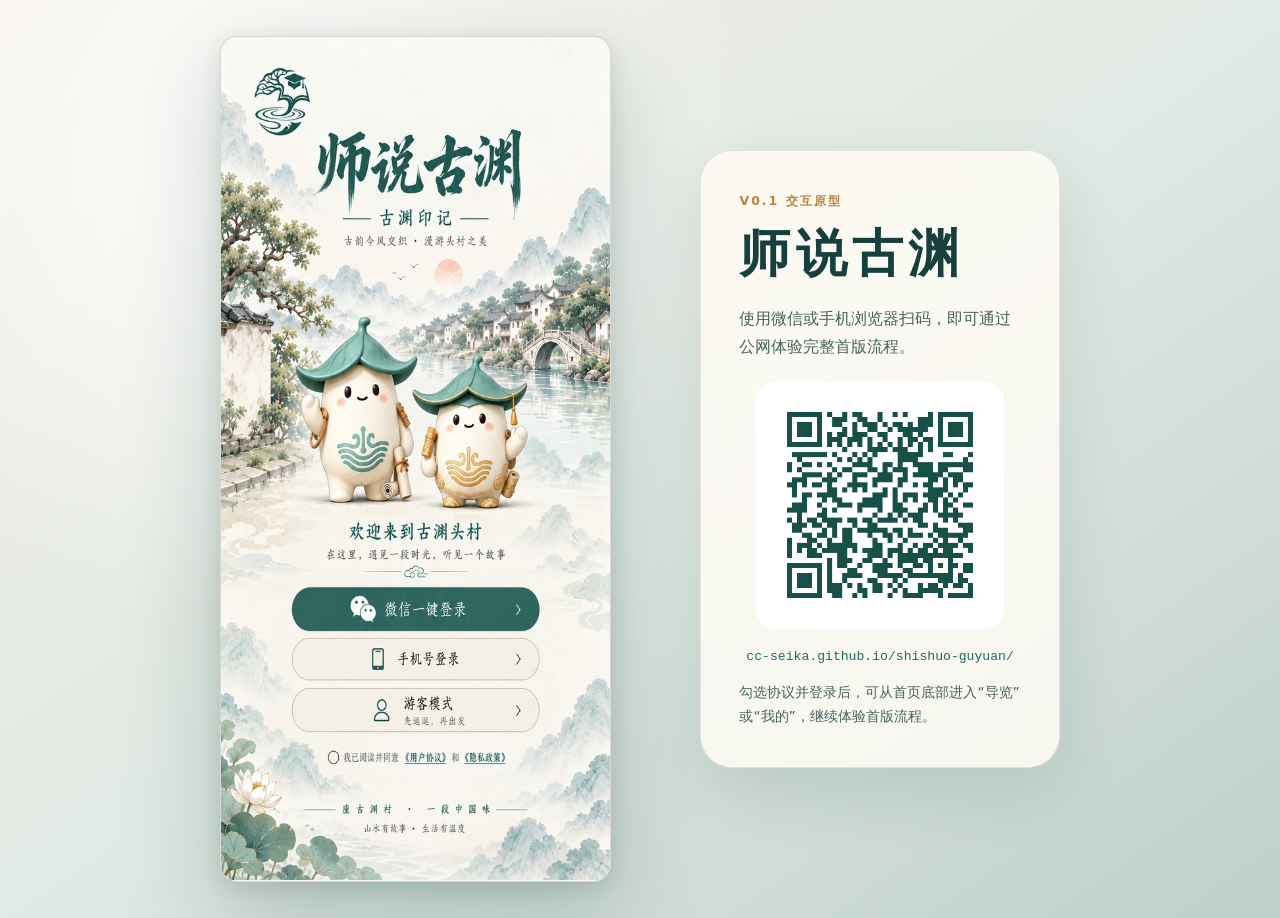
==== commit a4cf2556: "Shift guide favorite star left" ====
--- a/web/index.html
+++ b/web/index.html
@@ -6,7 +6,7 @@
     <meta name="theme-color" content="#f6f2e9" />
     <meta name="description" content="师说古渊文旅导览小程序首版交互原型" />
     <title>师说古渊</title>
-    <link rel="stylesheet" href="./styles.css?v=flow-14" />
+    <link rel="stylesheet" href="./styles.css?v=flow-15" />
   </head>
   <body>
     <main class="preview-layout">
@@ -206,12 +206,12 @@
         <p class="eyebrow">V0.1 交互原型</p>
         <h1>师说古渊</h1>
         <p>使用微信或手机浏览器扫码，即可通过公网体验完整首版流程。</p>
-        <img src="./assets/preview-qr.png?v=flow-14" alt="师说古渊公网预览二维码" />
+        <img src="./assets/preview-qr.png?v=flow-15" alt="师说古渊公网预览二维码" />
         <code>cc-seika.github.io/shishuo-guyuan/</code>
         <p class="hint">勾选协议并登录后，可从首页底部进入“导览”或“我的”，继续体验首版流程。</p>
       </aside>
     </main>
 
-    <script src="./app.js?v=flow-14"></script>
+    <script src="./app.js?v=flow-15"></script>
   </body>
 </html>
--- a/web/styles.css
+++ b/web/styles.css
@@ -613,7 +613,7 @@
 .guide-favorite::before {
   content: "★";
   position: absolute;
-  left: 14%;
+  left: 12%;
   top: 25%;
   transform: translateY(-50%) scale(0.72);
   color: transparent;
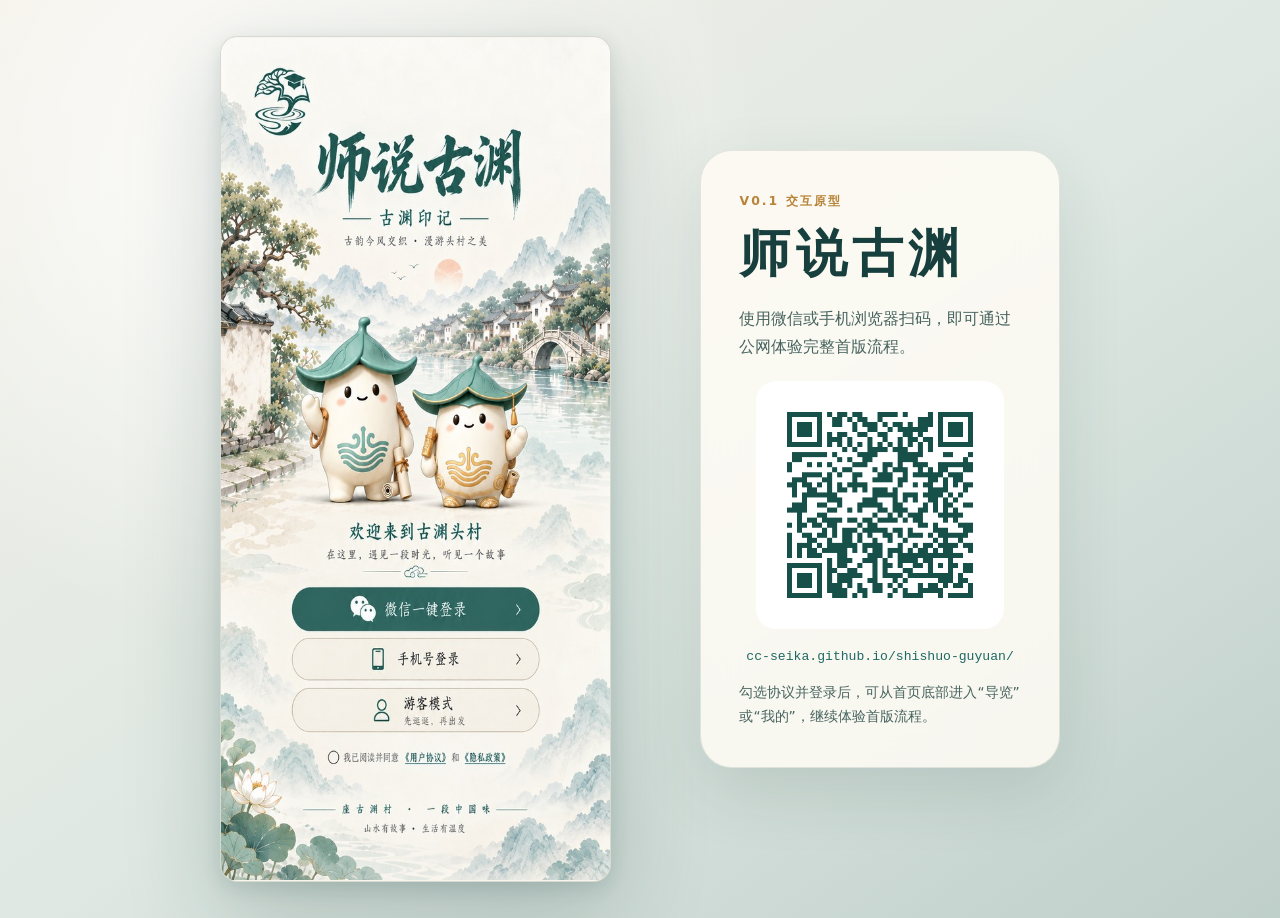
==== commit 5019e7f5: "Keep route title fixed while sliding stops" ====
--- a/web/index.html
+++ b/web/index.html
@@ -6,7 +6,7 @@
     <meta name="theme-color" content="#f6f2e9" />
     <meta name="description" content="师说古渊文旅导览小程序首版交互原型" />
     <title>师说古渊</title>
-    <link rel="stylesheet" href="./styles.css?v=flow-15" />
+    <link rel="stylesheet" href="./styles.css?v=flow-16" />
   </head>
   <body>
     <main class="preview-layout">
@@ -206,12 +206,12 @@
         <p class="eyebrow">V0.1 交互原型</p>
         <h1>师说古渊</h1>
         <p>使用微信或手机浏览器扫码，即可通过公网体验完整首版流程。</p>
-        <img src="./assets/preview-qr.png?v=flow-15" alt="师说古渊公网预览二维码" />
+        <img src="./assets/preview-qr.png?v=flow-16" alt="师说古渊公网预览二维码" />
         <code>cc-seika.github.io/shishuo-guyuan/</code>
         <p class="hint">勾选协议并登录后，可从首页底部进入“导览”或“我的”，继续体验首版流程。</p>
       </aside>
     </main>
 
-    <script src="./app.js?v=flow-15"></script>
+    <script src="./app.js?v=flow-16"></script>
   </body>
 </html>
--- a/web/styles.css
+++ b/web/styles.css
@@ -506,9 +506,9 @@
 .guide-stops-slider {
   position: absolute;
   z-index: 5;
-  left: 7.1%;
+  left: 8.65%;
   top: 59.4%;
-  width: 88.4%;
+  width: 86.2%;
   height: 12.2%;
   display: flex;
   gap: .8%;
@@ -525,9 +525,9 @@
 .guide-stops-slider::-webkit-scrollbar { display: none; }
 
 .guide-stops-slider img {
-  width: 26%;
+  width: 24.1%;
   height: 100%;
-  flex: 0 0 26%;
+  flex: 0 0 24.1%;
   object-fit: contain;
   border-radius: 7px;
   scroll-snap-align: start;
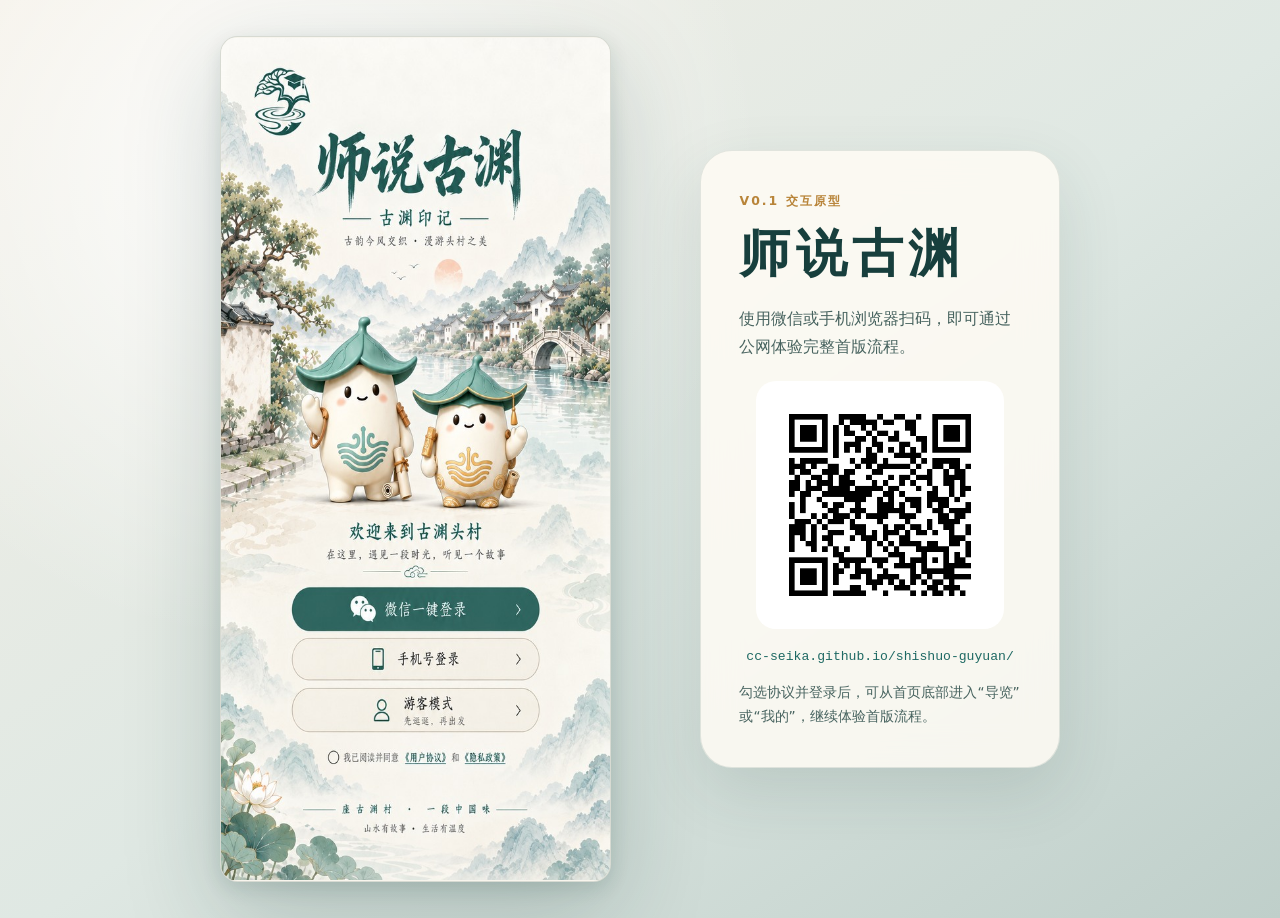
==== commit e880f25b: "Improve cross-device frame fitting and favorite star alignment" ====
--- a/web/index.html
+++ b/web/index.html
@@ -6,7 +6,7 @@
     <meta name="theme-color" content="#f6f2e9" />
     <meta name="description" content="师说古渊文旅导览小程序首版交互原型" />
     <title>师说古渊</title>
-    <link rel="stylesheet" href="./styles.css?v=flow-16" />
+    <link rel="stylesheet" href="./styles.css?v=flow-17" />
   </head>
   <body>
     <main class="preview-layout">
@@ -103,7 +103,7 @@
             data-action="family"
             aria-label="切换到亲子探索线"
           ></button>
-          <button class="hotspot guide-favorite" type="button" data-action="toggle-favorite" data-route="culture" data-route-name="文化研学线" aria-label="收藏文化研学线"></button>
+          <button class="hotspot guide-favorite" type="button" data-action="toggle-favorite" data-route="culture" data-route-name="文化研学线" aria-label="收藏文化研学线"><img class="favorite-star" src="./assets/favorite-star.png?v=flow-17" alt="" aria-hidden="true" /></button>
           <button
             class="hotspot guide-start"
             type="button"
@@ -126,7 +126,7 @@
           <button class="hotspot guide-back" type="button" data-action="home" aria-label="返回首页"></button>
           <button class="hotspot leisure-culture" type="button" data-action="culture" aria-label="切换到文化研学线"></button>
           <button class="hotspot leisure-family" type="button" data-action="family" aria-label="切换到亲子探索线"></button>
-          <button class="hotspot guide-favorite" type="button" data-action="toggle-favorite" data-route="leisure" data-route-name="休闲体验线" aria-label="收藏休闲体验线"></button>
+          <button class="hotspot guide-favorite" type="button" data-action="toggle-favorite" data-route="leisure" data-route-name="休闲体验线" aria-label="收藏休闲体验线"><img class="favorite-star" src="./assets/favorite-star.png?v=flow-17" alt="" aria-hidden="true" /></button>
           <button
             class="hotspot guide-start"
             type="button"
@@ -149,7 +149,7 @@
           <button class="hotspot guide-back" type="button" data-action="home" aria-label="返回首页"></button>
           <button class="hotspot family-culture" type="button" data-action="culture" aria-label="切换到文化研学线"></button>
           <button class="hotspot family-leisure" type="button" data-action="leisure" aria-label="切换到休闲体验线"></button>
-          <button class="hotspot guide-favorite" type="button" data-action="toggle-favorite" data-route="family" data-route-name="亲子探索线" aria-label="收藏亲子探索线"></button>
+          <button class="hotspot guide-favorite" type="button" data-action="toggle-favorite" data-route="family" data-route-name="亲子探索线" aria-label="收藏亲子探索线"><img class="favorite-star" src="./assets/favorite-star.png?v=flow-17" alt="" aria-hidden="true" /></button>
           <button class="hotspot guide-start" type="button" data-action="coming-soon" data-message="实时定位导航将在下一版接入" aria-label="开始导航"></button>
         </div>
 
@@ -206,12 +206,12 @@
         <p class="eyebrow">V0.1 交互原型</p>
         <h1>师说古渊</h1>
         <p>使用微信或手机浏览器扫码，即可通过公网体验完整首版流程。</p>
-        <img src="./assets/preview-qr.png?v=flow-16" alt="师说古渊公网预览二维码" />
+        <img src="./assets/preview-qr.png?v=flow-17" alt="师说古渊公网预览二维码" />
         <code>cc-seika.github.io/shishuo-guyuan/</code>
         <p class="hint">勾选协议并登录后，可从首页底部进入“导览”或“我的”，继续体验首版流程。</p>
       </aside>
     </main>
 
-    <script src="./app.js?v=flow-16"></script>
+    <script src="./app.js?v=flow-17"></script>
   </body>
 </html>
--- a/web/styles.css
+++ b/web/styles.css
@@ -610,23 +610,25 @@
   border-radius: 999px;
 }
 
-.guide-favorite::before {
-  content: "★";
-  position: absolute;
-  left: 12%;
-  top: 25%;
-  transform: translateY(-50%) scale(0.72);
-  color: transparent;
-  font-size: clamp(.74rem, 3.35vw, 1.05rem);
-  line-height: 1;
-  transition: color 160ms ease, transform 160ms ease;
-}
-
-.guide-favorite.is-saved::before {
-  color: #12675f;
-  transform: translateY(-50%) scale(1);
-  -webkit-text-stroke: 0.25px #0b504a;
-  text-shadow: 0 1px 2px rgba(12, 76, 69, 0.15);
+.guide-favorite .favorite-star {
+  position: absolute;
+  left: 16.13%;
+  top: 9.86%;
+  width: 14.5%;
+  height: 31%;
+  display: block;
+  object-fit: fill;
+  opacity: 0;
+  transform: scale(.96);
+  transform-origin: center;
+  transition: opacity 160ms ease, transform 160ms ease;
+  pointer-events: none;
+}
+
+.guide-favorite.is-saved .favorite-star {
+  opacity: 1;
+  transform: scale(1);
+  filter: drop-shadow(0 1px 1px rgba(12, 76, 69, 0.2));
 }
 
 .ai-landscape-motion {
